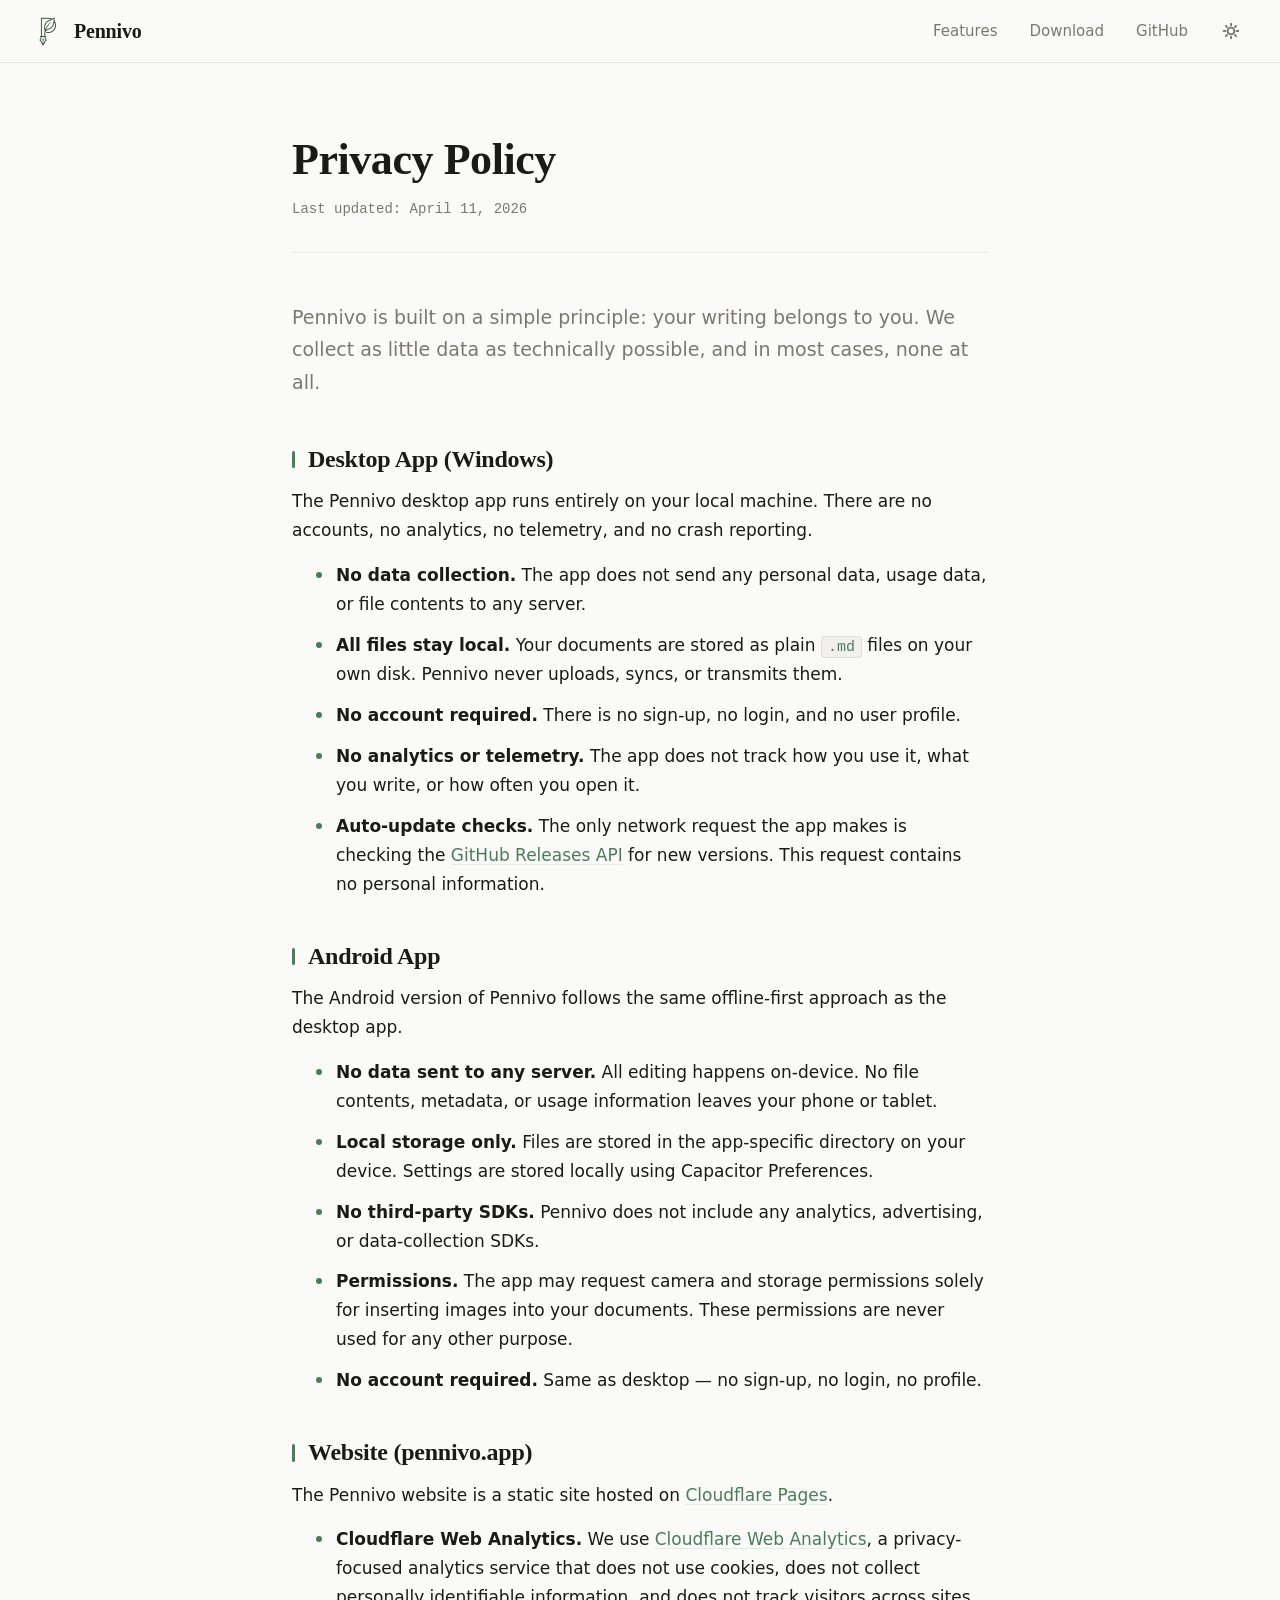
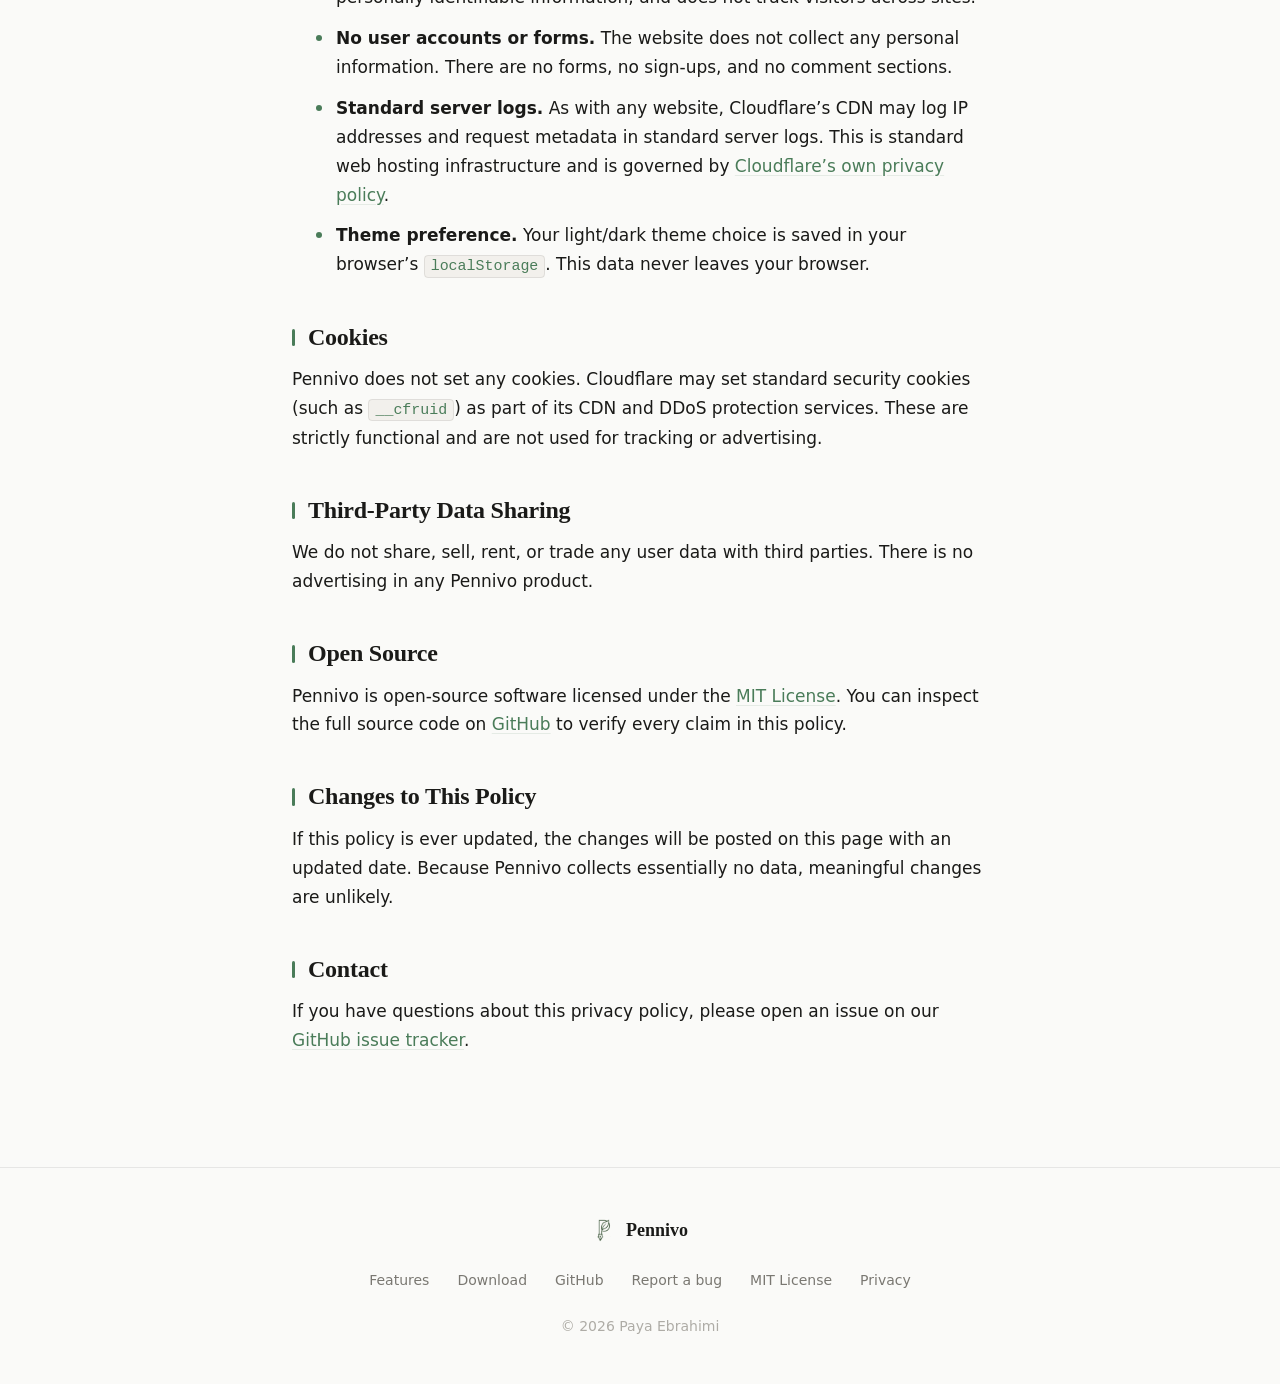
==== privacy.html @ a10f4fa0 "Add privacy policy page" ====
<!doctype html>
<html lang="en">
  <head>
    <meta charset="utf-8" />
    <meta name="viewport" content="width=device-width, initial-scale=1, viewport-fit=cover" />
    <meta name="color-scheme" content="light dark" />
    <title>Privacy Policy — Pennivo</title>
    <meta
      name="description"
      content="Pennivo privacy policy. No data collection, no tracking, no accounts. Your files stay on your device."
    />

    <link rel="icon" type="image/x-icon" href="/assets/favicon.ico" />
    <link rel="icon" type="image/png" sizes="32x32" href="/assets/favicon-32.png" />
    <link rel="apple-touch-icon" href="/assets/logo-256.png" />

    <link rel="stylesheet" href="/styles.css" />

    <!-- Apply saved theme before paint to avoid flash -->
    <script>
      (function () {
        try {
          var saved = localStorage.getItem('pennivo-theme');
          if (saved === 'dark') {
            document.documentElement.setAttribute('data-theme', 'dark');
          }
        } catch (e) {}
      })();
    </script>
  </head>
  <body>
    <a class="sr-only" href="#main">Skip to content</a>

    <header class="site-header">
      <a class="brand" href="/" aria-label="Pennivo home">
        <img src="/assets/logo.png" alt="" width="32" height="32" class="brand-logo" />
        <span class="brand-name">Pennivo</span>
      </a>

      <nav class="site-nav" aria-label="Primary">
        <a href="/#features">Features</a>
        <a href="/#download">Download</a>
        <a
          href="https://github.com/Payaeb/pennivo"
          target="_blank"
          rel="noopener noreferrer"
          >GitHub</a
        >
      </nav>

      <button
        id="theme-toggle"
        class="theme-toggle"
        type="button"
        aria-label="Toggle theme"
        title="Toggle theme"
      >
        <svg
          viewBox="0 0 16 16"
          fill="none"
          stroke="currentColor"
          stroke-width="1.7"
          stroke-linecap="round"
          stroke-linejoin="round"
          aria-hidden="true"
        >
          <circle cx="8" cy="8" r="3" />
          <line x1="8" y1="1.5" x2="8" y2="3" />
          <line x1="8" y1="13" x2="8" y2="14.5" />
          <line x1="1.5" y1="8" x2="3" y2="8" />
          <line x1="13" y1="8" x2="14.5" y2="8" />
          <line x1="3.5" y1="3.5" x2="4.5" y2="4.5" />
          <line x1="11.5" y1="11.5" x2="12.5" y2="12.5" />
          <line x1="12.5" y1="3.5" x2="11.5" y2="4.5" />
          <line x1="4.5" y1="11.5" x2="3.5" y2="12.5" />
        </svg>
      </button>
    </header>

    <main id="main">
      <article class="legal-page">
        <header class="legal-header">
          <h1>Privacy Policy</h1>
          <p class="legal-updated">Last updated: April 11, 2026</p>
        </header>

        <div class="legal-body">
          <p class="legal-intro">
            Pennivo is built on a simple principle: your writing belongs to you.
            We collect as little data as technically possible, and in most cases,
            none at all.
          </p>

          <!-- Desktop App -->
          <section class="legal-section">
            <h2>Desktop App (Windows)</h2>
            <p>
              The Pennivo desktop app runs entirely on your local machine.
              There are no accounts, no analytics, no telemetry, and no crash
              reporting.
            </p>
            <ul>
              <li><strong>No data collection.</strong> The app does not send any personal data, usage data, or file contents to any server.</li>
              <li><strong>All files stay local.</strong> Your documents are stored as plain <code>.md</code> files on your own disk. Pennivo never uploads, syncs, or transmits them.</li>
              <li><strong>No account required.</strong> There is no sign-up, no login, and no user profile.</li>
              <li><strong>No analytics or telemetry.</strong> The app does not track how you use it, what you write, or how often you open it.</li>
              <li><strong>Auto-update checks.</strong> The only network request the app makes is checking the <a href="https://docs.github.com/en/rest/releases" target="_blank" rel="noopener noreferrer">GitHub Releases API</a> for new versions. This request contains no personal information.</li>
            </ul>
          </section>

          <!-- Android App -->
          <section class="legal-section">
            <h2>Android App</h2>
            <p>
              The Android version of Pennivo follows the same offline-first
              approach as the desktop app.
            </p>
            <ul>
              <li><strong>No data sent to any server.</strong> All editing happens on-device. No file contents, metadata, or usage information leaves your phone or tablet.</li>
              <li><strong>Local storage only.</strong> Files are stored in the app-specific directory on your device. Settings are stored locally using Capacitor Preferences.</li>
              <li><strong>No third-party SDKs.</strong> Pennivo does not include any analytics, advertising, or data-collection SDKs.</li>
              <li><strong>Permissions.</strong> The app may request camera and storage permissions solely for inserting images into your documents. These permissions are never used for any other purpose.</li>
              <li><strong>No account required.</strong> Same as desktop &mdash; no sign-up, no login, no profile.</li>
            </ul>
          </section>

          <!-- Website -->
          <section class="legal-section">
            <h2>Website (pennivo.app)</h2>
            <p>
              The Pennivo website is a static site hosted on
              <a href="https://www.cloudflare.com/" target="_blank" rel="noopener noreferrer">Cloudflare Pages</a>.
            </p>
            <ul>
              <li><strong>Cloudflare Web Analytics.</strong> We use <a href="https://www.cloudflare.com/web-analytics/" target="_blank" rel="noopener noreferrer">Cloudflare Web Analytics</a>, a privacy-focused analytics service that does not use cookies, does not collect personally identifiable information, and does not track visitors across sites.</li>
              <li><strong>No user accounts or forms.</strong> The website does not collect any personal information. There are no forms, no sign-ups, and no comment sections.</li>
              <li><strong>Standard server logs.</strong> As with any website, Cloudflare&rsquo;s CDN may log IP addresses and request metadata in standard server logs. This is standard web hosting infrastructure and is governed by <a href="https://www.cloudflare.com/privacypolicy/" target="_blank" rel="noopener noreferrer">Cloudflare&rsquo;s own privacy policy</a>.</li>
              <li><strong>Theme preference.</strong> Your light/dark theme choice is saved in your browser&rsquo;s <code>localStorage</code>. This data never leaves your browser.</li>
            </ul>
          </section>

          <!-- Cookies -->
          <section class="legal-section">
            <h2>Cookies</h2>
            <p>
              Pennivo does not set any cookies. Cloudflare may set standard
              security cookies (such as <code>__cfruid</code>) as part of its
              CDN and DDoS protection services. These are strictly functional
              and are not used for tracking or advertising.
            </p>
          </section>

          <!-- Third Parties -->
          <section class="legal-section">
            <h2>Third-Party Data Sharing</h2>
            <p>
              We do not share, sell, rent, or trade any user data with third
              parties. There is no advertising in any Pennivo product.
            </p>
          </section>

          <!-- Open Source -->
          <section class="legal-section">
            <h2>Open Source</h2>
            <p>
              Pennivo is open-source software licensed under the
              <a href="https://github.com/Payaeb/pennivo/blob/main/LICENSE" target="_blank" rel="noopener noreferrer">MIT License</a>.
              You can inspect the full source code on
              <a href="https://github.com/Payaeb/pennivo" target="_blank" rel="noopener noreferrer">GitHub</a>
              to verify every claim in this policy.
            </p>
          </section>

          <!-- Changes -->
          <section class="legal-section">
            <h2>Changes to This Policy</h2>
            <p>
              If this policy is ever updated, the changes will be posted on
              this page with an updated date. Because Pennivo collects
              essentially no data, meaningful changes are unlikely.
            </p>
          </section>

          <!-- Contact -->
          <section class="legal-section">
            <h2>Contact</h2>
            <p>
              If you have questions about this privacy policy, please open an
              issue on our
              <a href="https://github.com/Payaeb/pennivo/issues" target="_blank" rel="noopener noreferrer">GitHub issue tracker</a>.
            </p>
          </section>
        </div>
      </article>
    </main>

    <footer class="site-footer">
      <div class="footer-inner">
        <div class="footer-brand">
          <img src="/assets/logo.png" alt="" width="24" height="24" />
          <span>Pennivo</span>
        </div>
        <nav class="footer-links" aria-label="Footer">
          <a href="/#features">Features</a>
          <a href="/#download">Download</a>
          <a
            href="https://github.com/Payaeb/pennivo"
            target="_blank"
            rel="noopener noreferrer"
            >GitHub</a
          >
          <a
            href="https://github.com/Payaeb/pennivo/issues"
            target="_blank"
            rel="noopener noreferrer"
            >Report a bug</a
          >
          <a
            href="https://github.com/Payaeb/pennivo/blob/main/LICENSE"
            target="_blank"
            rel="noopener noreferrer"
            >MIT License</a
          >
          <a href="/privacy">Privacy</a>
        </nav>
        <p class="footer-copy">&copy; 2026 Paya Ebrahimi</p>
      </div>
    </footer>

    <script src="/script.js" defer></script>

    <!-- Cloudflare Web Analytics -->
    <script defer src='https://static.cloudflareinsights.com/beacon.min.js' data-cf-beacon='{"token": "16e47751100d4564b3f9450b5c92f750"}'></script>
    <!-- End Cloudflare Web Analytics -->
  </body>
</html>
---- styles.css ----
/* ════════════════════════════════════════════════════
   Pennivo — Landing page
   Tokens mirror packages/ui/src/styles/tokens.css
   ════════════════════════════════════════════════════ */

:root {
  /* Fonts */
  --font-ui: "Segoe UI", system-ui, -apple-system, sans-serif;
  --font-editor: "Georgia", "Times New Roman", serif;
  --font-mono: "Cascadia Code", "Fira Code", "Consolas", monospace;

  /* Font sizes */
  --text-xs: 12px;
  --text-sm: 14px;
  --text-base: 17px;
  --text-lg: 20px;
  --text-xl: 28px;
  --text-2xl: 40px;
  --text-3xl: 56px;

  /* Layout */
  --max-w: 1200px;
  --gutter: 32px;
  --radius-sm: 4px;
  --radius-md: 8px;
  --radius-lg: 16px;

  /* Transitions */
  --transition-fast: 0.1s ease;
  --transition-base: 0.2s ease;
  --transition-slow: 0.4s ease;

  /* ── Light theme (default) ── */
  --bg: #fafaf8;
  --bg-surface: #f2f0ec;
  --bg-overlay: #eceae5;
  --text-primary: #1a1a18;
  --text-muted: #7a7872;
  --text-faint: #aeaca6;
  --accent: #4a7c59;
  --accent-hover-solid: #3e6a4b;
  --accent-soft: rgba(74, 124, 89, 0.12);
  --accent-hover: rgba(74, 124, 89, 0.18);
  --border: rgba(0, 0, 0, 0.08);
  --border-mid: rgba(0, 0, 0, 0.13);
  --titlebar-bg: #f0eee9;
  --shadow-sm: 0 1px 2px rgba(0, 0, 0, 0.04);
  --shadow-md: 0 4px 16px rgba(0, 0, 0, 0.06);
  --shadow-lg: 0 16px 48px rgba(0, 0, 0, 0.1);
  --shadow-hero: 0 20px 60px rgba(74, 124, 89, 0.14),
    0 8px 24px rgba(0, 0, 0, 0.08);
}

[data-theme="dark"] {
  --bg: #141414;
  --bg-surface: #1c1c1c;
  --bg-overlay: #242424;
  --text-primary: #e8e6e1;
  --text-muted: #9a988f;
  --text-faint: #4a4845;
  --accent: #5e9e74;
  --accent-hover-solid: #6eae84;
  --accent-soft: rgba(94, 158, 116, 0.14);
  --accent-hover: rgba(94, 158, 116, 0.22);
  --border: rgba(255, 255, 255, 0.07);
  --border-mid: rgba(255, 255, 255, 0.11);
  --titlebar-bg: #0f0f0f;
  --shadow-sm: 0 1px 2px rgba(0, 0, 0, 0.3);
  --shadow-md: 0 4px 16px rgba(0, 0, 0, 0.4);
  --shadow-lg: 0 16px 48px rgba(0, 0, 0, 0.55);
  --shadow-hero: 0 20px 60px rgba(94, 158, 116, 0.18),
    0 8px 24px rgba(0, 0, 0, 0.5);
}

/* ── Reset ── */
*,
*::before,
*::after {
  box-sizing: border-box;
}

html {
  scroll-behavior: smooth;
  -webkit-text-size-adjust: 100%;
}

body {
  margin: 0;
  font-family: var(--font-ui);
  font-size: var(--text-base);
  line-height: 1.6;
  color: var(--text-primary);
  background: var(--bg);
  -webkit-font-smoothing: antialiased;
  -moz-osx-font-smoothing: grayscale;
  transition: background var(--transition-slow), color var(--transition-slow);
}

img,
svg {
  display: block;
  max-width: 100%;
}

a {
  color: inherit;
  text-decoration: none;
  transition: color var(--transition-base);
}

code {
  font-family: var(--font-mono);
  font-size: 0.88em;
  padding: 0.15em 0.4em;
  background: var(--bg-surface);
  border: 1px solid var(--border);
  border-radius: var(--radius-sm);
  color: var(--accent);
}

h1,
h2,
h3 {
  font-family: var(--font-editor);
  font-weight: 600;
  letter-spacing: -0.01em;
  line-height: 1.15;
  margin: 0;
  color: var(--text-primary);
}

/* ── Utility ── */
.sr-only {
  position: absolute;
  width: 1px;
  height: 1px;
  padding: 0;
  margin: -1px;
  overflow: hidden;
  clip: rect(0, 0, 0, 0);
  white-space: nowrap;
  border: 0;
}
.sr-only:focus {
  position: static;
  width: auto;
  height: auto;
  padding: 8px 16px;
  margin: 0;
  overflow: visible;
  clip: auto;
  background: var(--accent);
  color: #fff;
  border-radius: var(--radius-sm);
}

:focus-visible {
  outline: 2px solid var(--accent);
  outline-offset: 2px;
  border-radius: var(--radius-sm);
}

/* ══════════════════════════════════════════
   Header
   ══════════════════════════════════════════ */

.site-header {
  position: sticky;
  top: 0;
  z-index: 50;
  display: flex;
  align-items: center;
  gap: 24px;
  padding: 14px 32px;
  /* Solid (96%) background instead of backdrop-filter blur.
     backdrop-filter on a sticky header caused progressive GPU memory
     buildup in Chrome on long pages, eventually crashing the tab. */
  background: color-mix(in srgb, var(--bg) 96%, transparent);
  border-bottom: 1px solid var(--border);
  transition: background var(--transition-slow),
    border-color var(--transition-slow);
}

.brand {
  display: flex;
  align-items: center;
  gap: 10px;
  font-family: var(--font-editor);
  font-size: 20px;
  font-weight: 600;
  letter-spacing: -0.01em;
  color: var(--text-primary);
}

.brand-logo {
  width: 32px;
  height: 32px;
}

.brand-name {
  font-weight: 600;
}

.site-nav {
  display: flex;
  gap: 28px;
  margin-left: auto;
  font-size: 15px;
  color: var(--text-muted);
}

.site-nav a {
  position: relative;
  padding: 4px 2px;
  transition: color var(--transition-base);
}

.site-nav a:hover,
.site-nav a:focus-visible {
  color: var(--accent);
}

.theme-toggle {
  display: inline-flex;
  align-items: center;
  justify-content: center;
  width: 34px;
  height: 34px;
  padding: 0;
  background: transparent;
  border: 1px solid transparent;
  border-radius: 50%;
  color: var(--text-muted);
  cursor: pointer;
  transition: background var(--transition-base),
    color var(--transition-base), border-color var(--transition-base),
    transform var(--transition-base);
}

.theme-toggle svg {
  width: 18px;
  height: 18px;
  transition: transform var(--transition-slow);
}

.theme-toggle:hover {
  background: var(--accent-soft);
  color: var(--accent);
  border-color: var(--border);
}

.theme-toggle:hover svg {
  transform: rotate(30deg);
}

[data-theme="dark"] .theme-toggle svg {
  /* When dark, rotate the sun slightly — visual hint that it's "night" */
  transform: rotate(-45deg);
}

[data-theme="dark"] .theme-toggle:hover svg {
  transform: rotate(0deg);
}

/* ══════════════════════════════════════════
   Hero
   ══════════════════════════════════════════ */

.hero {
  display: grid;
  grid-template-columns: 1.05fr 1fr;
  gap: 56px;
  align-items: center;
  max-width: var(--max-w);
  margin: 0 auto;
  padding: 80px var(--gutter) 96px;
}

.eyebrow {
  display: inline-block;
  margin: 0 0 18px;
  padding: 5px 14px;
  font-family: var(--font-ui);
  font-size: var(--text-xs);
  font-weight: 600;
  letter-spacing: 0.08em;
  text-transform: uppercase;
  color: var(--accent);
  background: var(--accent-soft);
  border: 1px solid var(--accent-soft);
  border-radius: 999px;
}

.hero-title {
  font-size: clamp(44px, 6.5vw, var(--text-3xl));
  line-height: 1.05;
  margin: 0 0 24px;
}

.hero-title-accent {
  display: block;
  color: var(--accent);
  font-style: italic;
}

.hero-lead {
  max-width: 520px;
  margin: 0 0 36px;
  font-size: 19px;
  line-height: 1.65;
  color: var(--text-muted);
}

.hero-ctas {
  display: flex;
  flex-wrap: wrap;
  gap: 14px;
  margin-bottom: 22px;
}

.hero-meta {
  margin: 0;
  font-size: var(--text-sm);
  color: var(--text-faint);
}

#version-badge,
#version-badge-2 {
  font-family: var(--font-mono);
  font-size: 0.9em;
  color: var(--accent);
}

.hero-visual {
  position: relative;
}

.hero-visual img {
  width: 100%;
  height: auto;
  border-radius: var(--radius-lg);
  border: 1px solid var(--border-mid);
  box-shadow: var(--shadow-hero);
  transition: border-color var(--transition-slow),
    box-shadow var(--transition-slow);
}

/* Subtle floating glow behind the hero image.
   Uses only a radial-gradient — no filter: blur(), which was causing a
   large GPU compositor layer and tab crashes in Chrome. */
.hero-visual::before {
  content: "";
  position: absolute;
  inset: -10px;
  background: radial-gradient(
    ellipse at center,
    var(--accent-soft) 0%,
    transparent 65%
  );
  z-index: -1;
  pointer-events: none;
  transition: background var(--transition-slow);
}

/* ══════════════════════════════════════════
   Buttons
   ══════════════════════════════════════════ */

.btn {
  display: inline-flex;
  align-items: center;
  gap: 10px;
  padding: 13px 24px;
  font-family: var(--font-ui);
  font-size: 15px;
  font-weight: 600;
  border-radius: var(--radius-md);
  border: 1px solid transparent;
  cursor: pointer;
  transition: all var(--transition-base);
  white-space: nowrap;
}

.btn svg {
  width: 16px;
  height: 16px;
  flex-shrink: 0;
}

.btn-primary {
  background: var(--accent);
  color: #fff;
  border-color: var(--accent);
  box-shadow: 0 4px 14px rgba(74, 124, 89, 0.28),
    0 1px 3px rgba(74, 124, 89, 0.16);
}

[data-theme="dark"] .btn-primary {
  box-shadow: 0 4px 14px rgba(94, 158, 116, 0.22),
    0 1px 3px rgba(0, 0, 0, 0.3);
}

.btn-primary:hover {
  background: var(--accent-hover-solid);
  border-color: var(--accent-hover-solid);
  transform: translateY(-1px);
  box-shadow: 0 8px 22px rgba(74, 124, 89, 0.34),
    0 2px 6px rgba(74, 124, 89, 0.2);
}

.btn-ghost {
  background: transparent;
  color: var(--text-primary);
  border-color: var(--border-mid);
}

.btn-ghost:hover {
  background: var(--bg-surface);
  border-color: var(--accent);
  color: var(--accent);
}

.btn-lg {
  padding: 16px 32px;
  font-size: 16px;
}

/* ══════════════════════════════════════════
   Three-column pillars
   ══════════════════════════════════════════ */

.pillars {
  max-width: var(--max-w);
  margin: 0 auto;
  padding: 24px var(--gutter) 40px;
  display: grid;
  grid-template-columns: repeat(3, 1fr);
  gap: 48px;
}

.pillar {
  text-align: left;
}

.pillar-title {
  font-family: var(--font-editor);
  font-size: 22px;
  font-weight: 600;
  line-height: 1.3;
  margin: 0 0 12px;
  color: var(--text-primary);
  position: relative;
  padding-left: 16px;
}

.pillar-title::before {
  content: "";
  position: absolute;
  left: 0;
  top: 6px;
  bottom: 6px;
  width: 3px;
  border-radius: 2px;
  background: var(--accent);
}

.pillar p {
  margin: 0;
  font-size: 16px;
  line-height: 1.65;
  color: var(--text-muted);
}

.pillar p code {
  font-size: 0.9em;
}

/* ══════════════════════════════════════════
   Philosophy line (subtle band)
   ══════════════════════════════════════════ */

.philosophy-line {
  max-width: var(--max-w);
  margin: 0 auto;
  padding: 48px var(--gutter) 72px;
  text-align: center;
}

.philosophy-line p {
  font-family: var(--font-editor);
  font-size: clamp(22px, 3vw, 30px);
  font-style: italic;
  line-height: 1.4;
  color: var(--text-muted);
  margin: 0;
  letter-spacing: 0.01em;
}

/* ══════════════════════════════════════════
   Section heads
   ══════════════════════════════════════════ */

.section-head {
  text-align: center;
  max-width: 720px;
  margin: 0 auto 56px;
}

.section-head h2 {
  font-size: clamp(30px, 4vw, 44px);
  margin: 0 0 16px;
}

.section-head .eyebrow {
  margin-bottom: 16px;
}

.section-lead {
  font-size: 18px;
  color: var(--text-muted);
  margin: 16px 0 0;
  line-height: 1.6;
}

/* ══════════════════════════════════════════
   Features
   ══════════════════════════════════════════ */

.features {
  max-width: var(--max-w);
  margin: 0 auto;
  padding: 80px var(--gutter);
}

.feature-grid {
  display: grid;
  grid-template-columns: repeat(3, 1fr);
  gap: 24px;
}

.feature-card {
  padding: 32px 28px;
  background: var(--bg-surface);
  border: 1px solid var(--border);
  border-radius: var(--radius-lg);
  transition: transform var(--transition-base),
    border-color var(--transition-base), box-shadow var(--transition-base),
    background var(--transition-slow);
}

.feature-card:hover {
  transform: translateY(-3px);
  border-color: var(--accent);
  box-shadow: var(--shadow-md);
}

/* Signature feature card — subtly elevated */
.feature-card-signature {
  background: linear-gradient(
    180deg,
    var(--accent-soft) 0%,
    var(--bg-surface) 100%
  );
  border-color: var(--accent-soft);
  position: relative;
}

.feature-card-signature::after {
  content: "Signature";
  position: absolute;
  top: 16px;
  right: 16px;
  font-family: var(--font-ui);
  font-size: 10px;
  font-weight: 600;
  letter-spacing: 0.08em;
  text-transform: uppercase;
  color: var(--accent);
  background: var(--bg);
  padding: 3px 8px;
  border-radius: 999px;
  border: 1px solid var(--accent-soft);
}

.feature-icon {
  display: inline-flex;
  align-items: center;
  justify-content: center;
  width: 44px;
  height: 44px;
  margin-bottom: 20px;
  border-radius: var(--radius-md);
  background: var(--accent-soft);
  color: var(--accent);
}

.feature-icon svg {
  width: 22px;
  height: 22px;
}

.feature-card h3 {
  font-size: 20px;
  line-height: 1.3;
  margin: 0 0 10px;
}

.feature-card p {
  font-size: 15px;
  line-height: 1.6;
  color: var(--text-muted);
  margin: 0;
}

/* ══════════════════════════════════════════
   Audience band
   ══════════════════════════════════════════ */

.audience-band {
  max-width: 880px;
  margin: 32px auto 0;
  padding: 64px var(--gutter) 40px;
  text-align: center;
}

.audience-band p {
  font-family: var(--font-editor);
  font-size: clamp(22px, 2.6vw, 28px);
  line-height: 1.5;
  color: var(--text-primary);
  margin: 0;
  font-weight: 500;
}

/* ══════════════════════════════════════════
   Showcase gallery
   ══════════════════════════════════════════ */

.showcase {
  max-width: var(--max-w);
  margin: 0 auto;
  padding: 80px var(--gutter);
}

.showcase-grid {
  display: grid;
  grid-template-columns: repeat(2, 1fr);
  gap: 32px;
}

.showcase-item {
  margin: 0;
  padding: 0;
}

.showcase-item img {
  width: 100%;
  height: auto;
  border-radius: var(--radius-md);
  border: 1px solid var(--border-mid);
  box-shadow: var(--shadow-md);
  transition: transform var(--transition-base),
    box-shadow var(--transition-base);
}

.showcase-item:hover img {
  transform: translateY(-3px);
  box-shadow: var(--shadow-lg);
}

.showcase-item figcaption {
  margin-top: 14px;
  font-size: 14px;
  color: var(--text-muted);
  text-align: center;
  font-style: italic;
}

/* ══════════════════════════════════════════
   Download section
   ══════════════════════════════════════════ */

.download {
  padding: 100px var(--gutter);
  background: var(--bg-surface);
  border-top: 1px solid var(--border);
  border-bottom: 1px solid var(--border);
  transition: background var(--transition-slow),
    border-color var(--transition-slow);
}

.download-inner {
  max-width: 720px;
  margin: 0 auto;
  text-align: center;
}

.download-ctas {
  display: flex;
  flex-wrap: wrap;
  gap: 16px;
  justify-content: center;
  margin: 36px 0 20px;
}

.download-meta {
  font-size: var(--text-sm);
  color: var(--text-faint);
  margin: 0;
}

/* ══════════════════════════════════════════
   Footer
   ══════════════════════════════════════════ */

.site-footer {
  padding: 48px var(--gutter);
  border-top: 1px solid var(--border);
  background: var(--bg);
  transition: background var(--transition-slow),
    border-color var(--transition-slow);
}

.footer-inner {
  max-width: var(--max-w);
  margin: 0 auto;
  display: flex;
  flex-direction: column;
  align-items: center;
  gap: 24px;
  text-align: center;
}

.footer-brand {
  display: flex;
  align-items: center;
  gap: 10px;
  font-family: var(--font-editor);
  font-size: 18px;
  font-weight: 600;
  color: var(--text-primary);
}

.footer-links {
  display: flex;
  flex-wrap: wrap;
  gap: 28px;
  justify-content: center;
  font-size: 14px;
  color: var(--text-muted);
}

.footer-links a:hover {
  color: var(--accent);
}

.footer-copy {
  margin: 0;
  font-size: var(--text-sm);
  color: var(--text-faint);
}

/* ══════════════════════════════════════════
   Responsive
   ══════════════════════════════════════════ */

@media (max-width: 960px) {
  .hero {
    grid-template-columns: 1fr;
    gap: 48px;
    padding: 56px 24px 72px;
    text-align: center;
  }

  .hero-lead {
    margin-left: auto;
    margin-right: auto;
  }

  .hero-ctas {
    justify-content: center;
  }

  .eyebrow {
    margin-left: auto;
    margin-right: auto;
  }

  .feature-grid {
    grid-template-columns: repeat(2, 1fr);
  }

  .pillars {
    grid-template-columns: 1fr;
    gap: 32px;
    padding: 16px 24px 24px;
  }

  .philosophy-line {
    padding: 32px 24px 56px;
  }

  .audience-band {
    padding: 48px 24px 24px;
  }
}

@media (max-width: 640px) {
  .site-header {
    padding: 12px 20px;
    gap: 12px;
  }

  .site-nav {
    display: none;
  }

  .hero {
    padding: 48px 20px 64px;
  }

  .hero-title {
    font-size: 40px;
  }

  .feature-grid,
  .showcase-grid {
    grid-template-columns: 1fr;
  }

  .features,
  .showcase {
    padding: 60px 20px;
  }

  .download {
    padding: 72px 20px;
  }

  .footer-links {
    gap: 16px 20px;
  }
}

/* ══════════════════════════════════════════
   Legal pages (Privacy, Terms, etc.)
   ══════════════════════════════════════════ */

.legal-page {
  max-width: 760px;
  margin: 0 auto;
  padding: 72px var(--gutter) 96px;
}

.legal-header {
  margin-bottom: 48px;
  padding-bottom: 32px;
  border-bottom: 1px solid var(--border);
}

.legal-header h1 {
  font-size: clamp(32px, 5vw, 44px);
  margin: 0 0 12px;
}

.legal-updated {
  margin: 0;
  font-size: var(--text-sm);
  color: var(--text-muted);
  font-family: var(--font-mono);
}

.legal-intro {
  font-size: 19px;
  line-height: 1.7;
  color: var(--text-muted);
  margin: 0 0 48px;
}

.legal-body {
  font-size: var(--text-base);
  line-height: 1.7;
}

.legal-section {
  margin-bottom: 44px;
}

.legal-section:last-child {
  margin-bottom: 0;
}

.legal-section h2 {
  font-size: 24px;
  margin: 0 0 14px;
  padding-left: 16px;
  position: relative;
}

.legal-section h2::before {
  content: "";
  position: absolute;
  left: 0;
  top: 5px;
  bottom: 5px;
  width: 3px;
  border-radius: 2px;
  background: var(--accent);
}

.legal-section p {
  margin: 0 0 16px;
  color: var(--text-primary);
}

.legal-section ul {
  margin: 0 0 16px;
  padding-left: 24px;
  list-style: none;
}

.legal-section ul li {
  position: relative;
  padding-left: 20px;
  margin-bottom: 12px;
  color: var(--text-primary);
}

.legal-section ul li::before {
  content: "";
  position: absolute;
  left: 0;
  top: 11px;
  width: 6px;
  height: 6px;
  border-radius: 50%;
  background: var(--accent);
}

.legal-section ul li:last-child {
  margin-bottom: 0;
}

.legal-section a {
  color: var(--accent);
  text-decoration: underline;
  text-decoration-color: var(--accent-soft);
  text-underline-offset: 3px;
  transition: text-decoration-color var(--transition-base),
    color var(--transition-base);
}

.legal-section a:hover {
  text-decoration-color: var(--accent);
}

@media (max-width: 640px) {
  .legal-page {
    padding: 48px 20px 72px;
  }

  .legal-header {
    margin-bottom: 36px;
    padding-bottom: 24px;
  }

  .legal-intro {
    font-size: 17px;
    margin-bottom: 36px;
  }

  .legal-section {
    margin-bottom: 36px;
  }
}

/* ══════════════════════════════════════════
   Scroll reveal
   ══════════════════════════════════════════ */

.reveal {
  opacity: 0;
  transform: translateY(16px);
  transition: opacity 0.6s ease, transform 0.6s ease;
}

.reveal.is-visible {
  opacity: 1;
  transform: none;
}

/* ══════════════════════════════════════════
   Reduced motion
   ══════════════════════════════════════════ */

@media (prefers-reduced-motion: reduce) {
  *,
  *::before,
  *::after {
    transition-duration: 0.01ms !important;
    animation-duration: 0.01ms !important;
    scroll-behavior: auto !important;
  }

  .theme-toggle:hover svg,
  [data-theme="dark"] .theme-toggle svg {
    transform: none;
  }

  .reveal {
    opacity: 1;
    transform: none;
  }
}
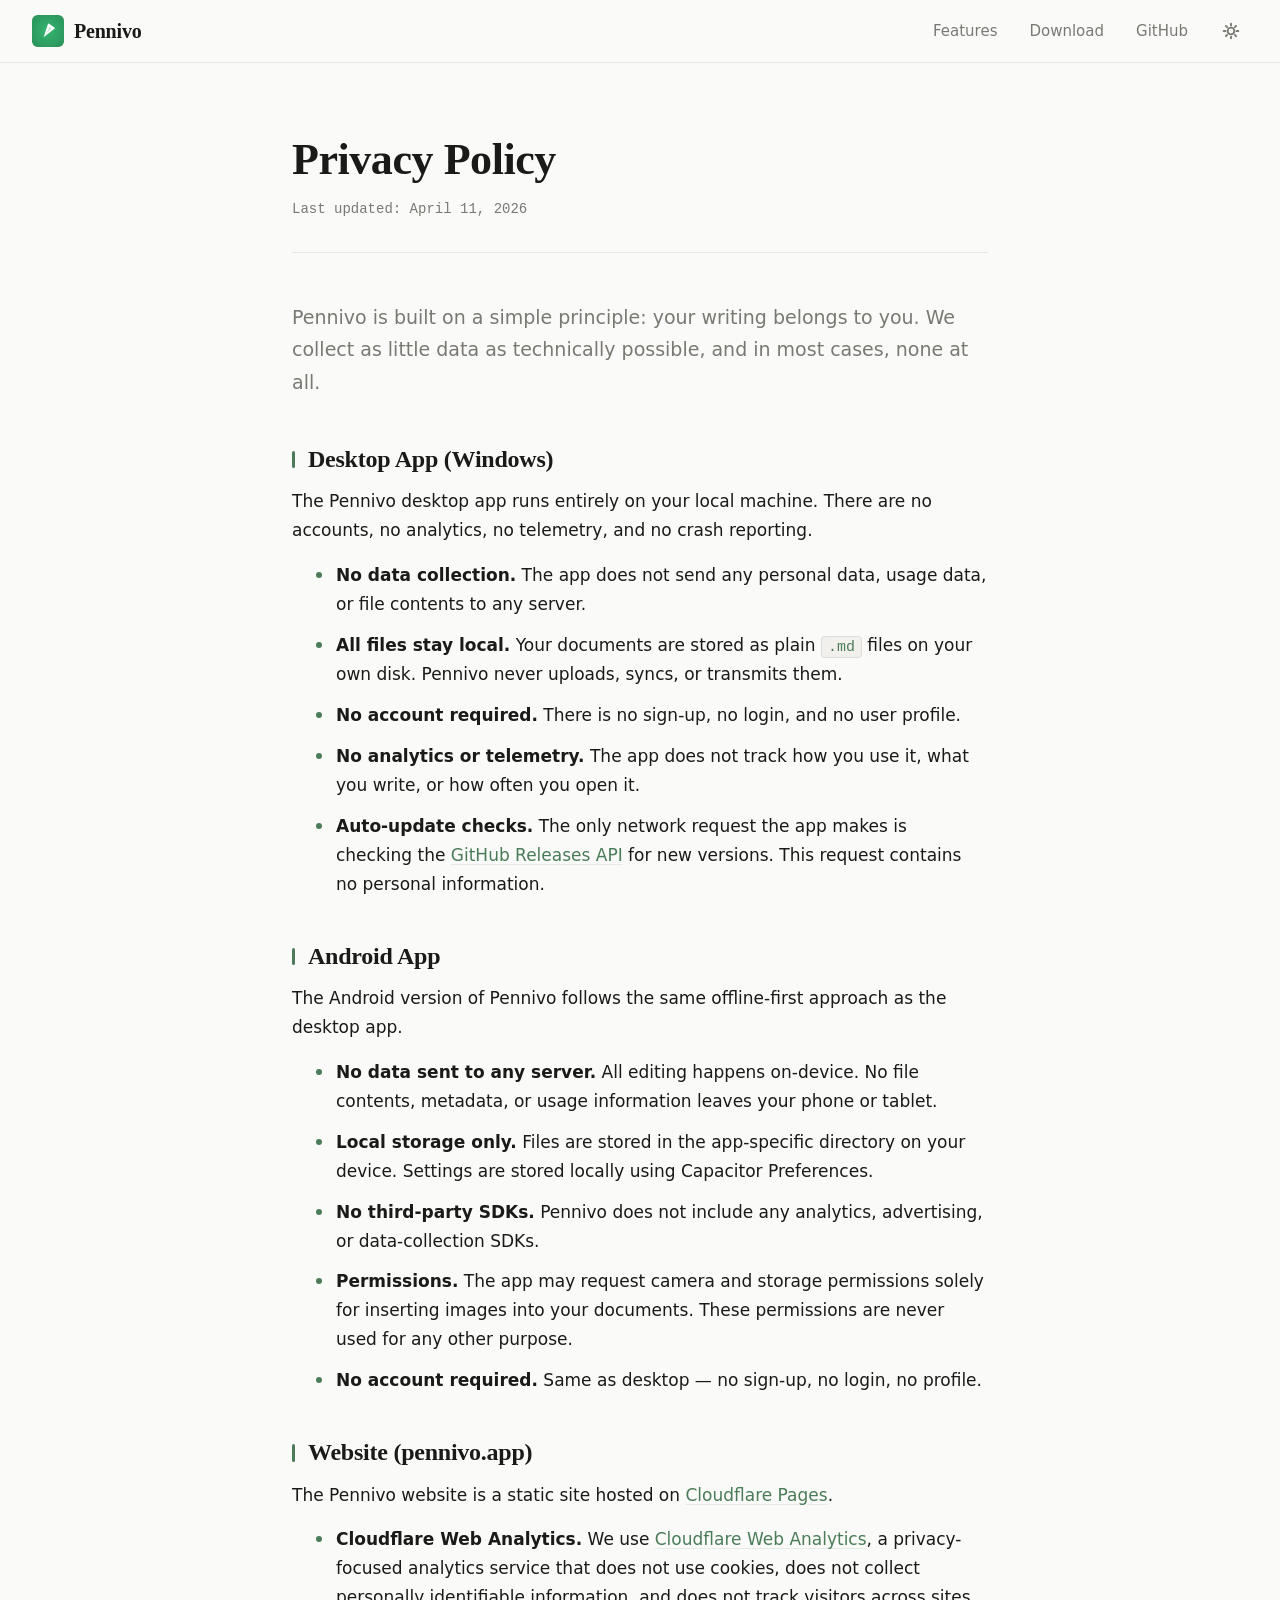
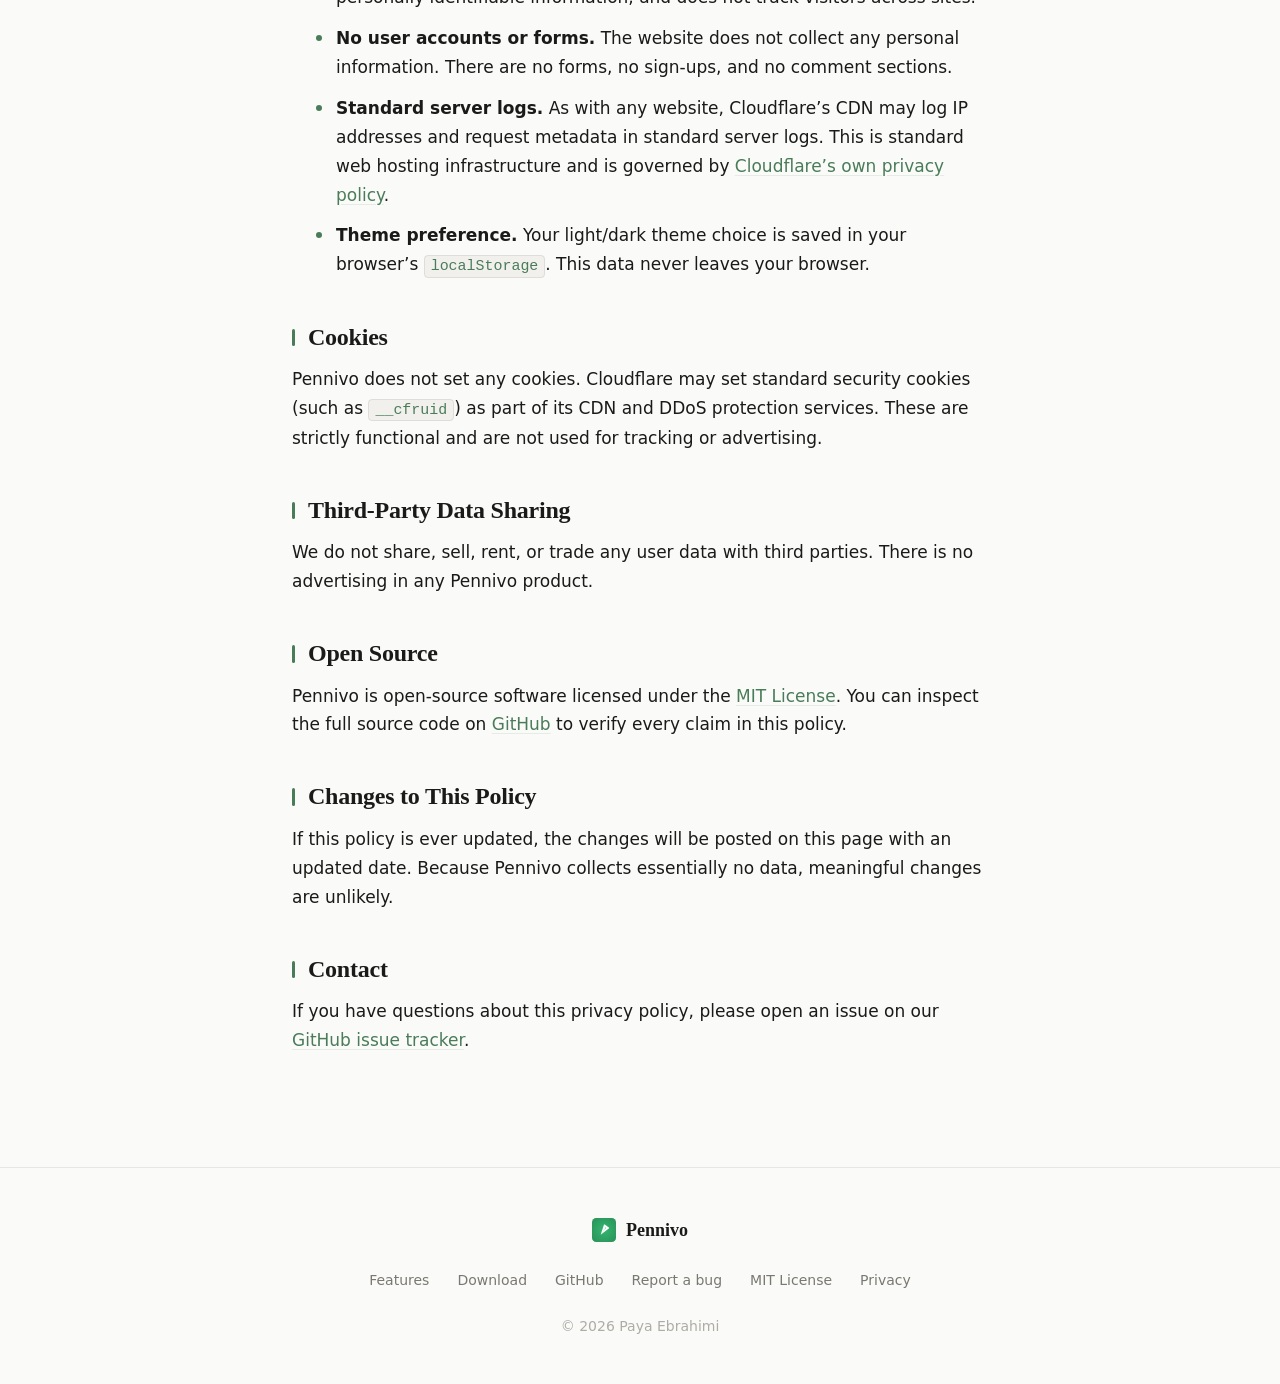
==== commit ff91d8ab: "Update logo and favicon to new brand icon Replaces the old document-style mark with the new geometri" ====
--- a/privacy.html
+++ b/privacy.html
@@ -10,9 +10,12 @@
       content="Pennivo privacy policy. No data collection, no tracking, no accounts. Your files stay on your device."
     />
 
+    <link rel="icon" type="image/svg+xml" href="/assets/favicon.svg" />
     <link rel="icon" type="image/x-icon" href="/assets/favicon.ico" />
+    <link rel="icon" type="image/png" sizes="16x16" href="/assets/favicon-16.png" />
     <link rel="icon" type="image/png" sizes="32x32" href="/assets/favicon-32.png" />
-    <link rel="apple-touch-icon" href="/assets/logo-256.png" />
+    <link rel="icon" type="image/png" sizes="192x192" href="/assets/favicon-192.png" />
+    <link rel="apple-touch-icon" sizes="180x180" href="/assets/apple-touch-icon.png" />
 
     <link rel="stylesheet" href="/styles.css" />
 
@@ -33,7 +36,7 @@
 
     <header class="site-header">
       <a class="brand" href="/" aria-label="Pennivo home">
-        <img src="/assets/logo.png" alt="" width="32" height="32" class="brand-logo" />
+        <img src="/assets/logo.svg" alt="" width="32" height="32" class="brand-logo" />
         <span class="brand-name">Pennivo</span>
       </a>
 
@@ -197,7 +200,7 @@
     <footer class="site-footer">
       <div class="footer-inner">
         <div class="footer-brand">
-          <img src="/assets/logo.png" alt="" width="24" height="24" />
+          <img src="/assets/logo.svg" alt="" width="24" height="24" />
           <span>Pennivo</span>
         </div>
         <nav class="footer-links" aria-label="Footer">
